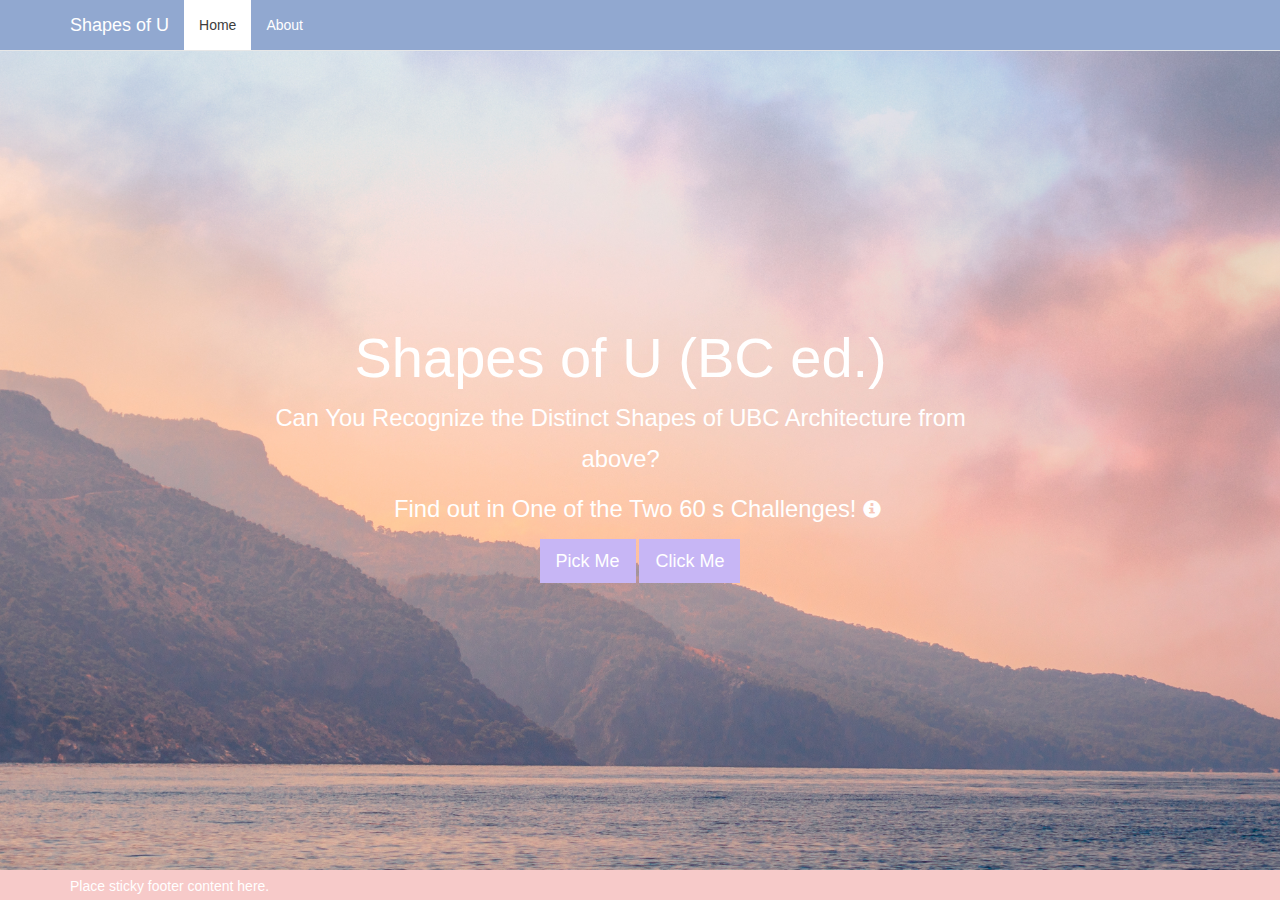
==== index.html @ 694c0be5 "initial commit" ====
<!DOCTYPE html>
<html lang="en">
<head>
    <meta charset="utf-8">
    <meta http-equiv="X-UA-Compatible" content="IE=edge">
    <meta name="viewport" content="width=device-width, initial-scale=1">
    <!-- The above 3 meta tags *must* come first in the head; any other head content must come *after* these tags -->
    <meta name="description" content="">
    <meta name="author" content="">

    <title>Shapes of UBC</title>

    <script src="https://ajax.googleapis.com/ajax/libs/jquery/1.12.4/jquery.min.js"></script>
    <script src="https://maxcdn.bootstrapcdn.com/bootstrap/3.3.7/js/bootstrap.min.js"></script>
    <link rel="stylesheet" href="https://maxcdn.bootstrapcdn.com/bootstrap/3.3.7/css/bootstrap.min.css">
    <!-- Custom styles for this template -->
    <link href="custom.css" rel="stylesheet">

</head>
<script>
    $(document).ready(function () {
        $('span.glyphicon.glyphicon-info-sign').tooltip({
            title: "Not all shapes/buildings are included in the games",
            delay: 0,
            placement: "left",
            trigger: "hover"
        });
    });
</script>

<style>
    .view {
        background: url("./images/fotoliapantone.jpg")no-repeat center center fixed;
        -webkit-background-size: cover;
        -moz-background-size: cover;
        -o-background-size: cover;
        background-size: cover;
    }

    .flex-center {
        display: flex;
        -webkit-justify-content: center;
        -ms-flex-pack: center;
        justify-content: center;
        -webkit-align-items: center;
        -ms-flex-align: center;
        align-items: center;
        height: 100%;
        width: 90%;
        color: white;
    }
    .flex-center ul {
        text-align: center;
    }

    ul {
        padding: 0;
    }

    ul, ul li {
        list-style-type: none;
    }

    .full-bg-img {
        height: 100%;
        width: 100%;
        position: absolute;
        overflow: hidden;
        top: 0;
        left: 0;
    }

    body {
        line-height: 1.7;
    }

</style>

<body>

<!-- Fixed navbar -->
<nav class="navbar navbar-default navbar-fixed-top">
    <div class="container">
        <div class="navbar-header">
            <button type="button" class="navbar-toggle collapsed" data-toggle="collapse" data-target="#navbar"
                    aria-expanded="false" aria-controls="navbar">
                <span class="icon-bar"></span>
                <span class="icon-bar"></span>
                <span class="icon-bar"></span>
            </button>
            <a class="navbar-brand" href="#">Shapes of U</a>
        </div>
        <div id="navbar" class="collapse navbar-collapse">
            <ul class="nav navbar-nav">
                <li class="active"><a href="#">Home</a></li>
                <li><a href="#">About</a></li>

            </ul>
        </div><!--/.nav-collapse -->
    </div>
</nav>

<div class="view">
    <!--Intro content-->
    <div class="full-bg-img flex-center">
        <ul>
            <li>
                <h1 style="font-size:400%; width: 95%">Shapes of U (BC ed.)</h1>
            </li>
            <li>
                <p style="font-size: 170%; width: 95%">Can You Recognize the Distinct Shapes of UBC Architecture from above?</p>
            </li>
            <li>
                <p style="font-size: 170%">Find out in One of the Two 60 s Challenges! <span style="font-size:18px; padding-right: 5px" class="glyphicon glyphicon-info-sign"></span></p>
            </li>
            <li>
                <a style="border-radius: 0;" target="_blank" href="./game1.html" class="btn btn-default btn-lg">Pick Me</a>
                <a style="border-radius: 0;" target="_blank" href="./game2.html" class="btn btn-default btn-lg">Click Me</a>
            </li>

        </ul>

    </div>
    <!--/Intro content-->
</div>

<footer class="footer">
    <div class="container">
        <p class="text-muted">Place sticky footer content here.</p>
    </div>
</footer>

</body>
</html>
---- custom.css ----
html,
body,
.view {
    height: 100%;
}

.navbar {
    background-color: #91A8d0;
}

.navbar-default .navbar-brand {
    color: white;
}

.navbar-default .navbar-nav>li>a {
    color: white;
}

.navbar-default .navbar-nav>.active>a, .navbar-default .navbar-nav>.active>a:focus, .navbar-default .navbar-nav>.active>a:hover {
    color: #3d3d3d;
    background-color: white;
}

.footer {
    z-index: 5;
    position: fixed;
    bottom: 0;
    width: 100%;
    /* Set the fixed height of the footer here */
    height: 30px;
    background-color: #f7cac9;
}
.footer > .container {
    padding-right: 15px;
    padding-left: 15px;
}

body > .container {
    padding: 60px 15px 40px;
}

.container .text-muted {
    margin: 5px 0;
    color: white;
}

.btn-default {
    color: #fff;
    background-color: #c7b6f5;
    border: 0;
}
.btn:hover {
    background-color: #f7cac9;
}
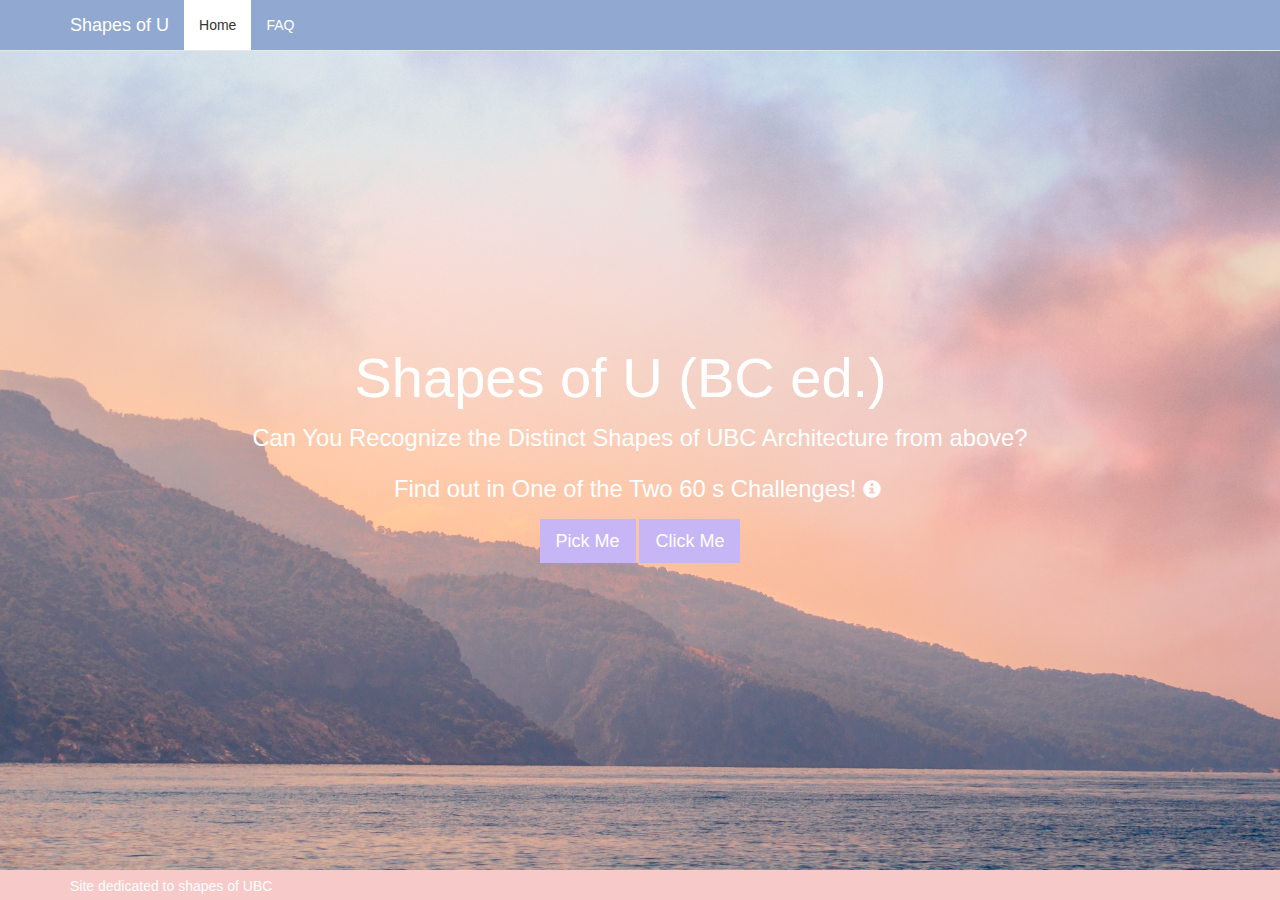
==== commit e460bd1a: "added readme" ====
--- a/index.html
+++ b/index.html
@@ -93,7 +93,7 @@
         <div id="navbar" class="collapse navbar-collapse">
             <ul class="nav navbar-nav">
                 <li class="active"><a href="#">Home</a></li>
-                <li><a href="#">About</a></li>
+                <li><a href="faq.html">FAQ</a></li>
 
             </ul>
         </div><!--/.nav-collapse -->
@@ -108,7 +108,7 @@
                 <h1 style="font-size:400%; width: 95%">Shapes of U (BC ed.)</h1>
             </li>
             <li>
-                <p style="font-size: 170%; width: 95%">Can You Recognize the Distinct Shapes of UBC Architecture from above?</p>
+                <p style="font-size: 170%">Can You Recognize the Distinct Shapes of UBC Architecture from above?</p>
             </li>
             <li>
                 <p style="font-size: 170%">Find out in One of the Two 60 s Challenges! <span style="font-size:18px; padding-right: 5px" class="glyphicon glyphicon-info-sign"></span></p>
@@ -126,7 +126,7 @@
 
 <footer class="footer">
     <div class="container">
-        <p class="text-muted">Place sticky footer content here.</p>
+        <p class="text-muted">Site dedicated to shapes of UBC</p>
     </div>
 </footer>
 
--- a/custom.css
+++ b/custom.css
@@ -8,7 +8,7 @@
     background-color: #91A8d0;
 }
 
-.navbar-default .navbar-brand {
+.navbar-default .navbar-brand, .navbar-default .navbar-brand:hover, .navbar-default .navbar-brand:active {
     color: white;
 }
 
@@ -16,8 +16,12 @@
     color: white;
 }
 
+.navbar-default .navbar-nav>li>a:focus, .navbar-default .navbar-nav>li>a:hover{
+    color: white;
+}
+
 .navbar-default .navbar-nav>.active>a, .navbar-default .navbar-nav>.active>a:focus, .navbar-default .navbar-nav>.active>a:hover {
-    color: #3d3d3d;
+    color: #333;
     background-color: white;
 }
 
@@ -52,3 +56,11 @@
 .btn:hover {
     background-color: #f7cac9;
 }
+
+th {
+    text-align: center
+}
+
+.fixed-table-container {
+    border: none;
+}
